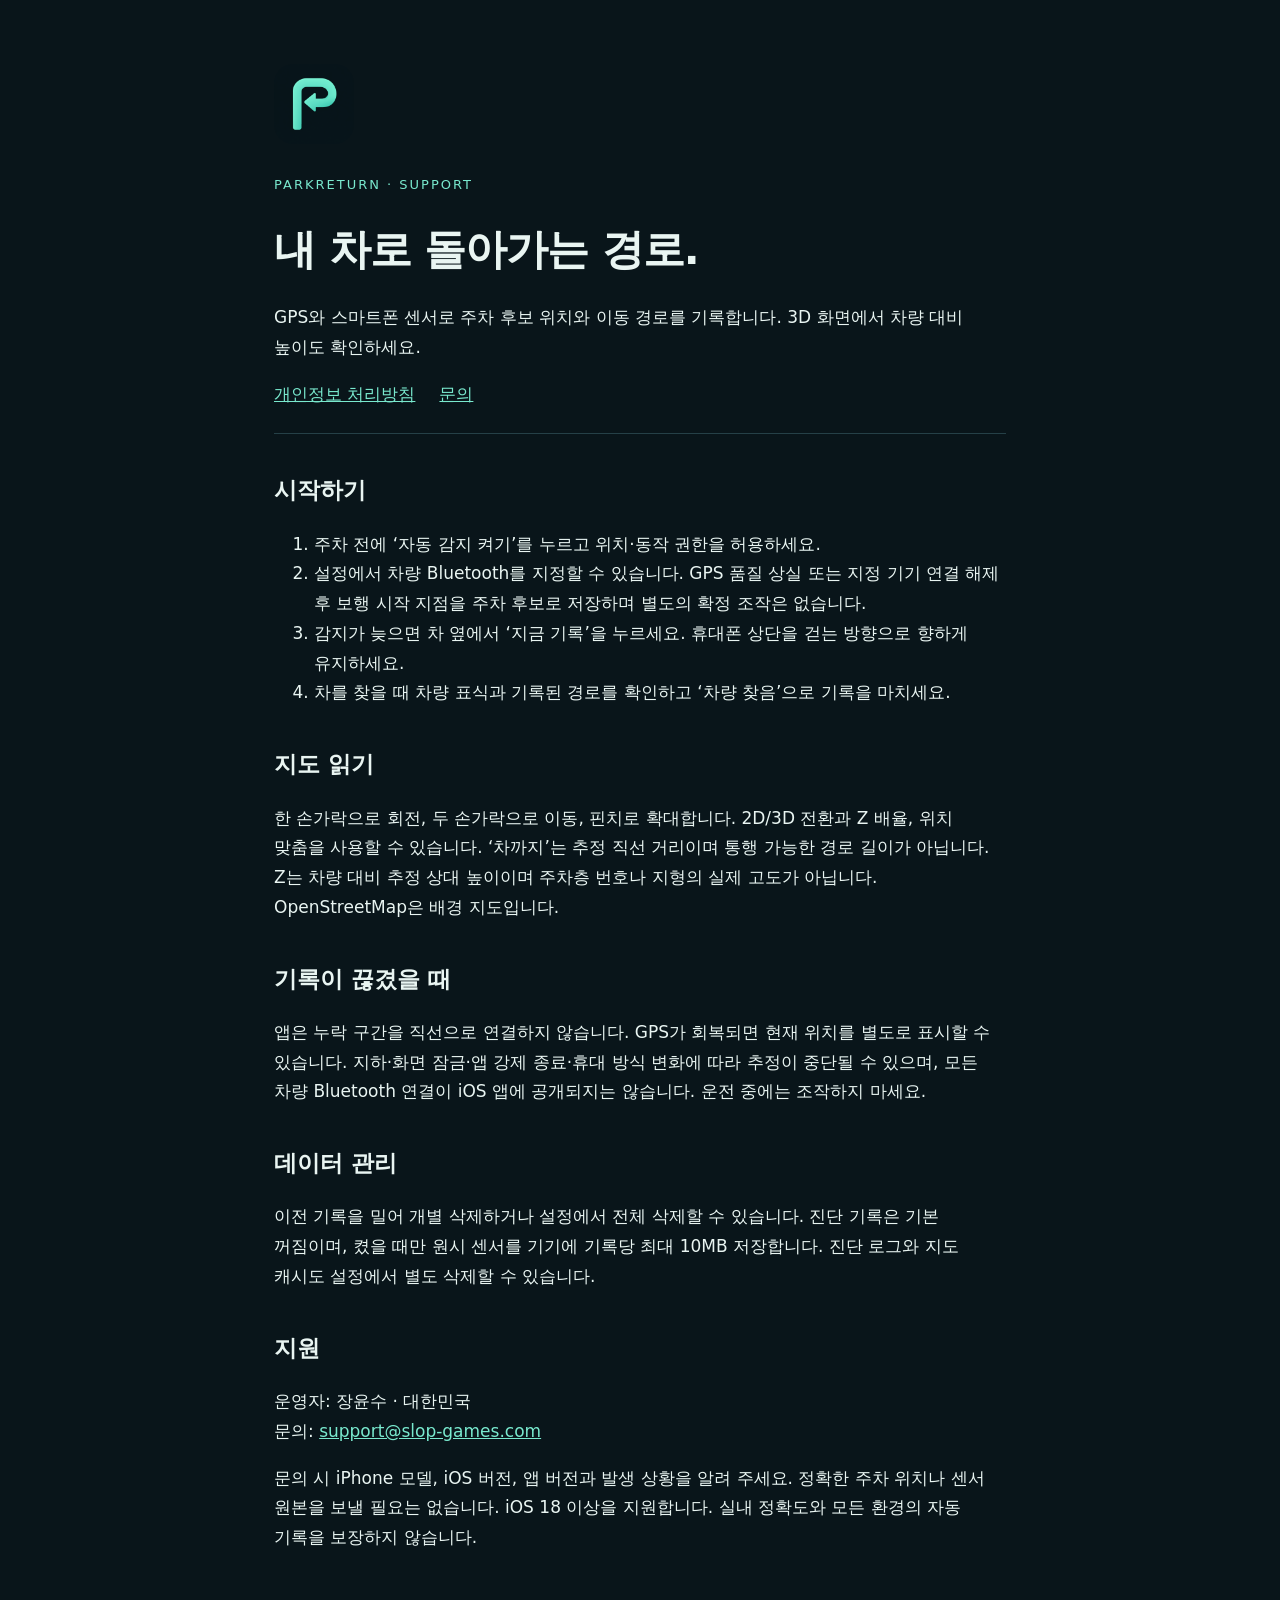
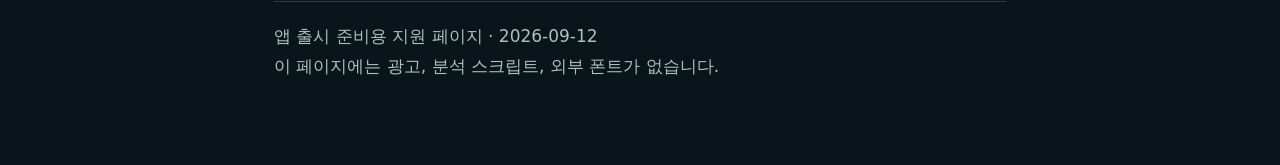
==== index.html @ d59605aa "Add ParkReturn support and privacy pages" ====
<!doctype html><html lang="ko"><head><meta charset="utf-8"><meta name="viewport" content="width=device-width,initial-scale=1"><title>ParkReturn 지원</title><meta name="description" content="ParkReturn 사용 방법 및 지원. GPS와 스마트폰 센서로 주차 후보 위치와 상대 이동 경로를 기록합니다."><link rel="stylesheet" href="style.css"></head><body><header><img src="icon.png" alt="ParkReturn"><div class="badge">PARKRETURN · SUPPORT</div><h1>내 차로 돌아가는 경로.</h1><p>GPS와 스마트폰 센서로 주차 후보 위치와 이동 경로를 기록합니다. 3D 화면에서 차량 대비 높이도 확인하세요.</p><nav><a href="privacy.html">개인정보 처리방침</a><a href="mailto:support@slop-games.com">문의</a></nav></header><main><h2>시작하기</h2><ol><li>주차 전에 ‘자동 감지 켜기’를 누르고 위치·동작 권한을 허용하세요.</li><li>설정에서 차량 Bluetooth를 지정할 수 있습니다. GPS 품질 상실 또는 지정 기기 연결 해제 후 보행 시작 지점을 주차 후보로 저장하며 별도의 확정 조작은 없습니다.</li><li>감지가 늦으면 차 옆에서 ‘지금 기록’을 누르세요. 휴대폰 상단을 걷는 방향으로 향하게 유지하세요.</li><li>차를 찾을 때 차량 표식과 기록된 경로를 확인하고 ‘차량 찾음’으로 기록을 마치세요.</li></ol><h2>지도 읽기</h2><p>한 손가락으로 회전, 두 손가락으로 이동, 핀치로 확대합니다. 2D/3D 전환과 Z 배율, 위치 맞춤을 사용할 수 있습니다. ‘차까지’는 추정 직선 거리이며 통행 가능한 경로 길이가 아닙니다. Z는 차량 대비 추정 상대 높이이며 주차층 번호나 지형의 실제 고도가 아닙니다. OpenStreetMap은 배경 지도입니다.</p><h2>기록이 끊겼을 때</h2><p>앱은 누락 구간을 직선으로 연결하지 않습니다. GPS가 회복되면 현재 위치를 별도로 표시할 수 있습니다. 지하·화면 잠금·앱 강제 종료·휴대 방식 변화에 따라 추정이 중단될 수 있으며, 모든 차량 Bluetooth 연결이 iOS 앱에 공개되지는 않습니다. 운전 중에는 조작하지 마세요.</p><h2>데이터 관리</h2><p>이전 기록을 밀어 개별 삭제하거나 설정에서 전체 삭제할 수 있습니다. 진단 기록은 기본 꺼짐이며, 켰을 때만 원시 센서를 기기에 기록당 최대 10MB 저장합니다. 진단 로그와 지도 캐시도 설정에서 별도 삭제할 수 있습니다.</p><h2>지원</h2><p>운영자: 장윤수 · 대한민국<br>문의: <a href="mailto:support@slop-games.com">support@slop-games.com</a></p><p>문의 시 iPhone 모델, iOS 버전, 앱 버전과 발생 상황을 알려 주세요. 정확한 주차 위치나 센서 원본을 보낼 필요는 없습니다. iOS 18 이상을 지원합니다. 실내 정확도와 모든 환경의 자동 기록을 보장하지 않습니다.</p></main><footer>앱 출시 준비용 지원 페이지 · 2026-09-12<br>이 페이지에는 광고, 분석 스크립트, 외부 폰트가 없습니다.</footer></body></html>
---- style.css ----
:root{color-scheme:dark}*{box-sizing:border-box}body{max-width:780px;margin:64px auto;padding:0 24px;background:#09151a;color:#e9f5f2;font:17px/1.75 system-ui,sans-serif}a{color:#79e9ce}h1{font-size:42px;letter-spacing:-1px;line-height:1.2}h2{font-size:23px;margin-top:36px}nav{display:flex;gap:24px;flex-wrap:wrap}p,li{word-break:keep-all}header{border-bottom:1px solid #254047;padding-bottom:24px}small,footer{color:#abc1bb}footer{margin-top:48px;padding:20px 0;border-top:1px solid #254047}.badge{font-size:13px;color:#79e9ce;letter-spacing:2px}img{width:80px;height:80px;border-radius:20px;margin-bottom:20px}@media(max-width:520px){body{margin:32px auto}h1{font-size:34px}}
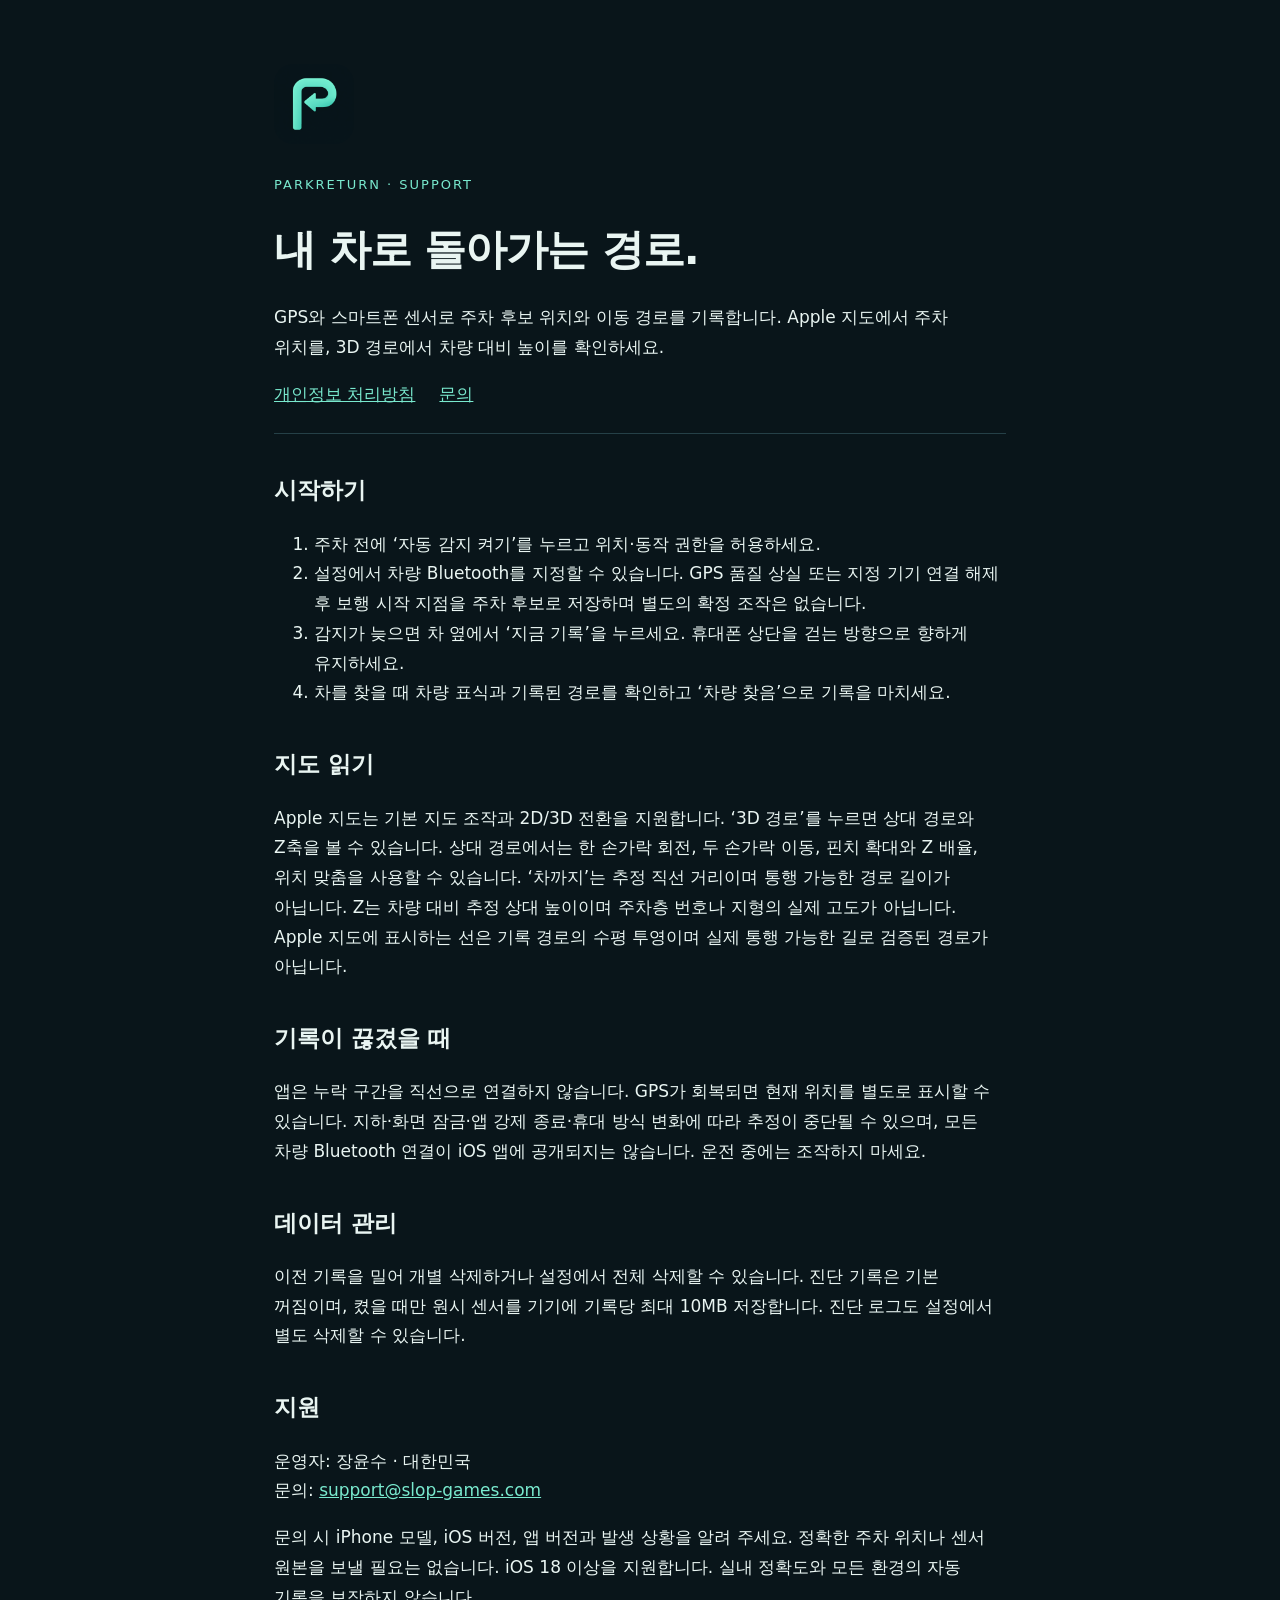
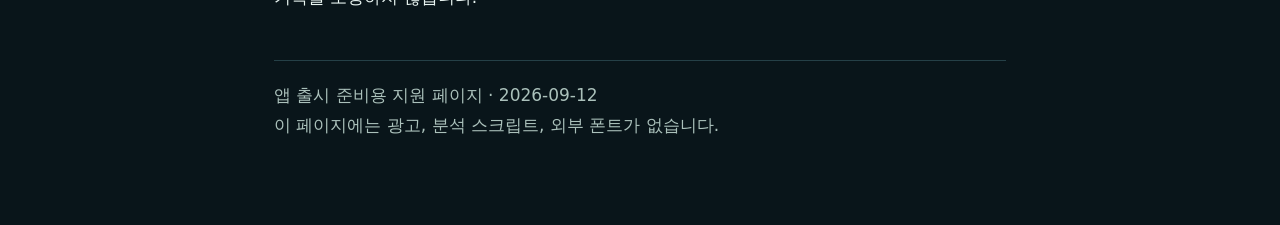
==== commit f27c0af8: "Switch current support and privacy to Apple MapKit" ====
--- a/index.html
+++ b/index.html
@@ -1 +1 @@
-<!doctype html><html lang="ko"><head><meta charset="utf-8"><meta name="viewport" content="width=device-width,initial-scale=1"><title>ParkReturn 지원</title><meta name="description" content="ParkReturn 사용 방법 및 지원. GPS와 스마트폰 센서로 주차 후보 위치와 상대 이동 경로를 기록합니다."><link rel="stylesheet" href="style.css"></head><body><header><img src="icon.png" alt="ParkReturn"><div class="badge">PARKRETURN · SUPPORT</div><h1>내 차로 돌아가는 경로.</h1><p>GPS와 스마트폰 센서로 주차 후보 위치와 이동 경로를 기록합니다. 3D 화면에서 차량 대비 높이도 확인하세요.</p><nav><a href="privacy.html">개인정보 처리방침</a><a href="mailto:support@slop-games.com">문의</a></nav></header><main><h2>시작하기</h2><ol><li>주차 전에 ‘자동 감지 켜기’를 누르고 위치·동작 권한을 허용하세요.</li><li>설정에서 차량 Bluetooth를 지정할 수 있습니다. GPS 품질 상실 또는 지정 기기 연결 해제 후 보행 시작 지점을 주차 후보로 저장하며 별도의 확정 조작은 없습니다.</li><li>감지가 늦으면 차 옆에서 ‘지금 기록’을 누르세요. 휴대폰 상단을 걷는 방향으로 향하게 유지하세요.</li><li>차를 찾을 때 차량 표식과 기록된 경로를 확인하고 ‘차량 찾음’으로 기록을 마치세요.</li></ol><h2>지도 읽기</h2><p>한 손가락으로 회전, 두 손가락으로 이동, 핀치로 확대합니다. 2D/3D 전환과 Z 배율, 위치 맞춤을 사용할 수 있습니다. ‘차까지’는 추정 직선 거리이며 통행 가능한 경로 길이가 아닙니다. Z는 차량 대비 추정 상대 높이이며 주차층 번호나 지형의 실제 고도가 아닙니다. OpenStreetMap은 배경 지도입니다.</p><h2>기록이 끊겼을 때</h2><p>앱은 누락 구간을 직선으로 연결하지 않습니다. GPS가 회복되면 현재 위치를 별도로 표시할 수 있습니다. 지하·화면 잠금·앱 강제 종료·휴대 방식 변화에 따라 추정이 중단될 수 있으며, 모든 차량 Bluetooth 연결이 iOS 앱에 공개되지는 않습니다. 운전 중에는 조작하지 마세요.</p><h2>데이터 관리</h2><p>이전 기록을 밀어 개별 삭제하거나 설정에서 전체 삭제할 수 있습니다. 진단 기록은 기본 꺼짐이며, 켰을 때만 원시 센서를 기기에 기록당 최대 10MB 저장합니다. 진단 로그와 지도 캐시도 설정에서 별도 삭제할 수 있습니다.</p><h2>지원</h2><p>운영자: 장윤수 · 대한민국<br>문의: <a href="mailto:support@slop-games.com">support@slop-games.com</a></p><p>문의 시 iPhone 모델, iOS 버전, 앱 버전과 발생 상황을 알려 주세요. 정확한 주차 위치나 센서 원본을 보낼 필요는 없습니다. iOS 18 이상을 지원합니다. 실내 정확도와 모든 환경의 자동 기록을 보장하지 않습니다.</p></main><footer>앱 출시 준비용 지원 페이지 · 2026-09-12<br>이 페이지에는 광고, 분석 스크립트, 외부 폰트가 없습니다.</footer></body></html>
+<!doctype html><html lang="ko"><head><meta charset="utf-8"><meta name="viewport" content="width=device-width,initial-scale=1"><title>ParkReturn 지원</title><meta name="description" content="ParkReturn 사용 방법 및 지원. GPS와 스마트폰 센서로 주차 후보 위치와 상대 이동 경로를 기록합니다."><link rel="stylesheet" href="style.css"></head><body><header><img src="icon.png" alt="ParkReturn"><div class="badge">PARKRETURN · SUPPORT</div><h1>내 차로 돌아가는 경로.</h1><p>GPS와 스마트폰 센서로 주차 후보 위치와 이동 경로를 기록합니다. Apple 지도에서 주차 위치를, 3D 경로에서 차량 대비 높이를 확인하세요.</p><nav><a href="privacy.html">개인정보 처리방침</a><a href="mailto:support@slop-games.com">문의</a></nav></header><main><h2>시작하기</h2><ol><li>주차 전에 ‘자동 감지 켜기’를 누르고 위치·동작 권한을 허용하세요.</li><li>설정에서 차량 Bluetooth를 지정할 수 있습니다. GPS 품질 상실 또는 지정 기기 연결 해제 후 보행 시작 지점을 주차 후보로 저장하며 별도의 확정 조작은 없습니다.</li><li>감지가 늦으면 차 옆에서 ‘지금 기록’을 누르세요. 휴대폰 상단을 걷는 방향으로 향하게 유지하세요.</li><li>차를 찾을 때 차량 표식과 기록된 경로를 확인하고 ‘차량 찾음’으로 기록을 마치세요.</li></ol><h2>지도 읽기</h2><p>Apple 지도는 기본 지도 조작과 2D/3D 전환을 지원합니다. ‘3D 경로’를 누르면 상대 경로와 Z축을 볼 수 있습니다. 상대 경로에서는 한 손가락 회전, 두 손가락 이동, 핀치 확대와 Z 배율, 위치 맞춤을 사용할 수 있습니다. ‘차까지’는 추정 직선 거리이며 통행 가능한 경로 길이가 아닙니다. Z는 차량 대비 추정 상대 높이이며 주차층 번호나 지형의 실제 고도가 아닙니다. Apple 지도에 표시하는 선은 기록 경로의 수평 투영이며 실제 통행 가능한 길로 검증된 경로가 아닙니다.</p><h2>기록이 끊겼을 때</h2><p>앱은 누락 구간을 직선으로 연결하지 않습니다. GPS가 회복되면 현재 위치를 별도로 표시할 수 있습니다. 지하·화면 잠금·앱 강제 종료·휴대 방식 변화에 따라 추정이 중단될 수 있으며, 모든 차량 Bluetooth 연결이 iOS 앱에 공개되지는 않습니다. 운전 중에는 조작하지 마세요.</p><h2>데이터 관리</h2><p>이전 기록을 밀어 개별 삭제하거나 설정에서 전체 삭제할 수 있습니다. 진단 기록은 기본 꺼짐이며, 켰을 때만 원시 센서를 기기에 기록당 최대 10MB 저장합니다. 진단 로그도 설정에서 별도 삭제할 수 있습니다.</p><h2>지원</h2><p>운영자: 장윤수 · 대한민국<br>문의: <a href="mailto:support@slop-games.com">support@slop-games.com</a></p><p>문의 시 iPhone 모델, iOS 버전, 앱 버전과 발생 상황을 알려 주세요. 정확한 주차 위치나 센서 원본을 보낼 필요는 없습니다. iOS 18 이상을 지원합니다. 실내 정확도와 모든 환경의 자동 기록을 보장하지 않습니다.</p></main><footer>앱 출시 준비용 지원 페이지 · 2026-09-12<br>이 페이지에는 광고, 분석 스크립트, 외부 폰트가 없습니다.</footer></body></html>
